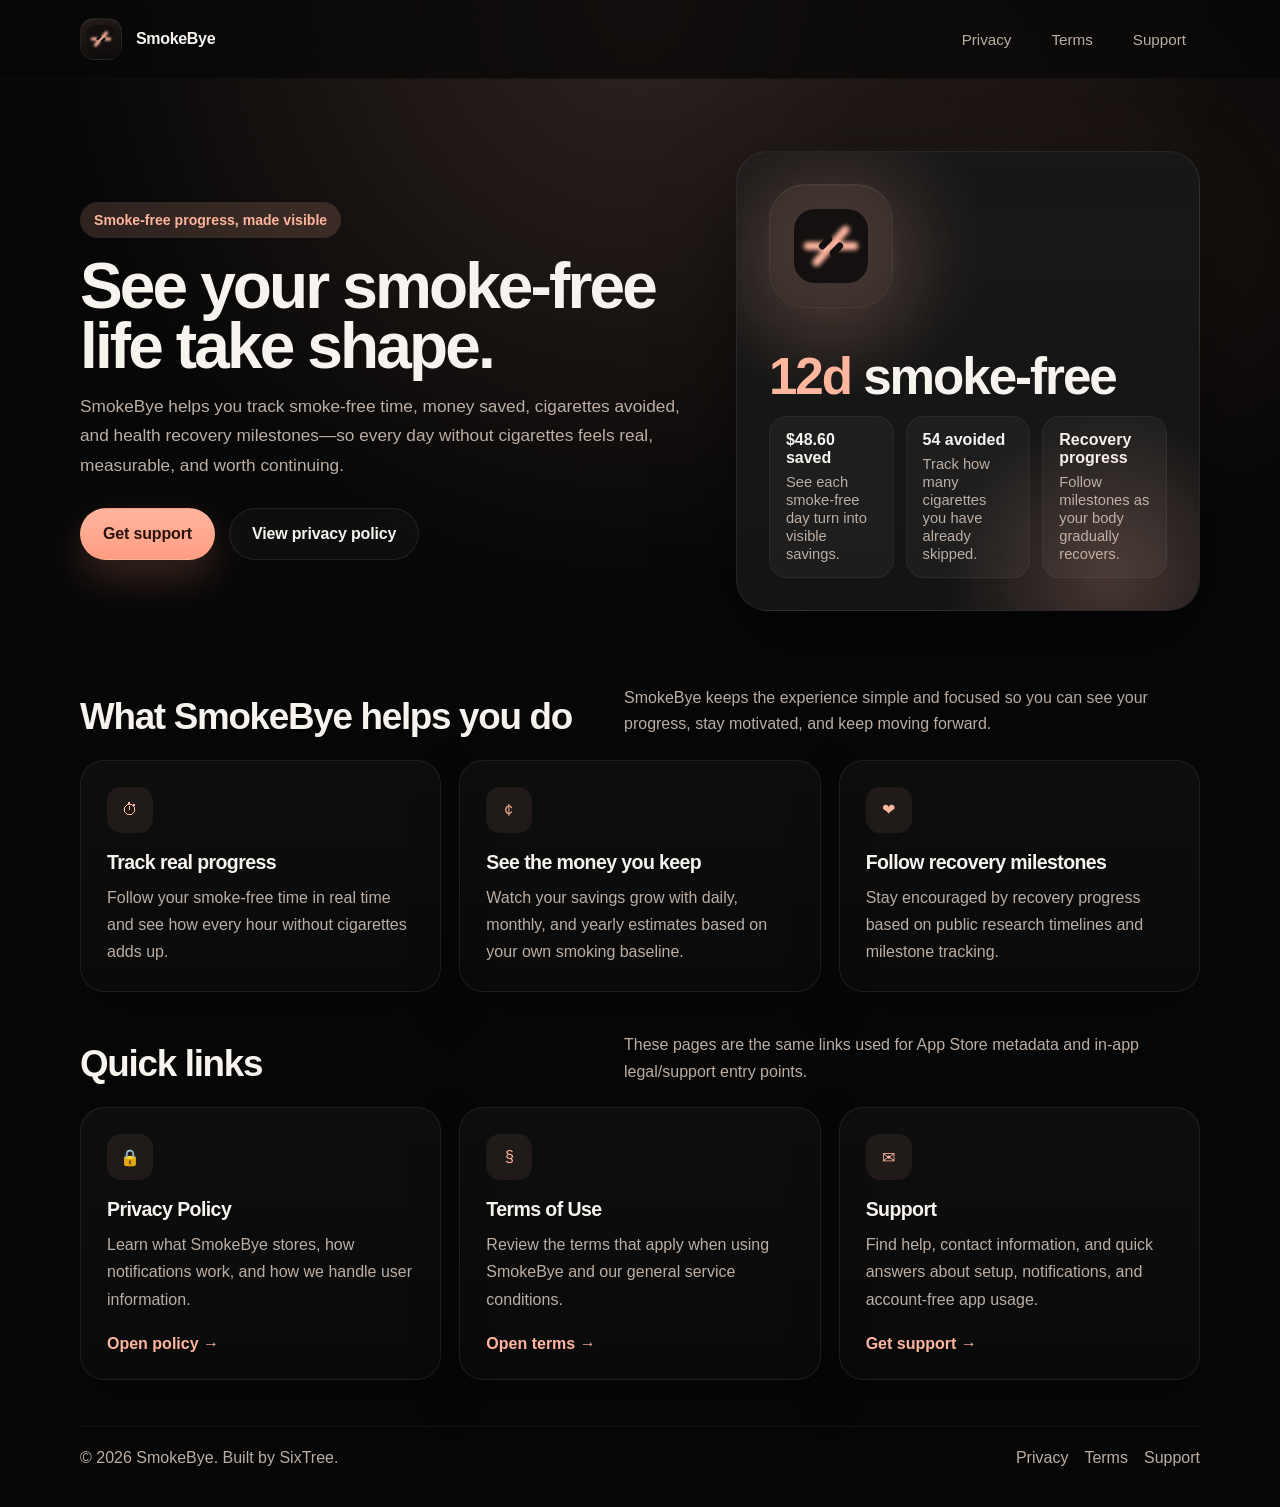
==== index.html @ d35b352a "Initial commit" ====
<!DOCTYPE html>
<html lang="en">
  <head>
    <meta charset="UTF-8" />
    <meta name="viewport" content="width=device-width, initial-scale=1.0" />
    <title>SmokeBye | Smoke-free progress, savings, and recovery</title>
    <meta
      name="description"
      content="SmokeBye helps you track smoke-free time, money saved, cigarettes avoided, and health recovery progress."
    />
    <link rel="stylesheet" href="/assets/styles.css" />
  </head>
  <body>
    <header class="site-header">
      <div class="site-header__inner">
        <a class="brand" href="/">
          <span class="brand__mark">
            <img src="/assets/mark.svg" alt="SmokeBye mark" width="28" height="28" />
          </span>
          <span class="brand__name">SmokeBye</span>
        </a>
        <nav class="site-nav" aria-label="Primary">
          <a href="/privacy">Privacy</a>
          <a href="/terms">Terms</a>
          <a href="/support">Support</a>
        </nav>
      </div>
    </header>

    <main class="page">
      <section class="hero">
        <div class="hero__grid">
          <div>
            <span class="hero__eyebrow">Smoke-free progress, made visible</span>
            <h1>See your smoke-free life take shape.</h1>
            <p>
              SmokeBye helps you track smoke-free time, money saved, cigarettes
              avoided, and health recovery milestones—so every day without
              cigarettes feels real, measurable, and worth continuing.
            </p>
            <div class="hero__actions">
              <a class="button button--primary" href="/support">Get support</a>
              <a class="button button--secondary" href="/privacy">View privacy policy</a>
            </div>
          </div>

          <div class="hero-card">
            <div class="hero-card__mark">
              <img src="/assets/mark.svg" alt="" width="74" height="74" />
            </div>
            <div class="hero-card__content">
              <div class="hero-card__metric"><span>12d</span> smoke-free</div>
              <div class="hero-card__meta">
                <div class="hero-card__pill">
                  <strong>$48.60 saved</strong>
                  <span>See each smoke-free day turn into visible savings.</span>
                </div>
                <div class="hero-card__pill">
                  <strong>54 avoided</strong>
                  <span>Track how many cigarettes you have already skipped.</span>
                </div>
                <div class="hero-card__pill">
                  <strong>Recovery progress</strong>
                  <span>Follow milestones as your body gradually recovers.</span>
                </div>
              </div>
            </div>
          </div>
        </div>
      </section>

      <section class="section" id="features">
        <div class="section__header">
          <div>
            <h2>What SmokeBye helps you do</h2>
          </div>
          <p>
            SmokeBye keeps the experience simple and focused so you can see your
            progress, stay motivated, and keep moving forward.
          </p>
        </div>
        <div class="card-grid card-grid--three">
          <article class="card">
            <div class="card__icon">⏱</div>
            <h3>Track real progress</h3>
            <p>
              Follow your smoke-free time in real time and see how every hour
              without cigarettes adds up.
            </p>
          </article>
          <article class="card">
            <div class="card__icon">￠</div>
            <h3>See the money you keep</h3>
            <p>
              Watch your savings grow with daily, monthly, and yearly estimates
              based on your own smoking baseline.
            </p>
          </article>
          <article class="card">
            <div class="card__icon">❤</div>
            <h3>Follow recovery milestones</h3>
            <p>
              Stay encouraged by recovery progress based on public research
              timelines and milestone tracking.
            </p>
          </article>
        </div>
      </section>

      <section class="section">
        <div class="section__header">
          <div>
            <h2>Quick links</h2>
          </div>
          <p>
            These pages are the same links used for App Store metadata and
            in-app legal/support entry points.
          </p>
        </div>
        <div class="card-grid card-grid--three">
          <a class="card card--link" href="/privacy">
            <div>
              <div class="card__icon">🔒</div>
              <h3>Privacy Policy</h3>
              <p>
                Learn what SmokeBye stores, how notifications work, and how we
                handle user information.
              </p>
            </div>
            <span class="card--link__footer">Open policy →</span>
          </a>
          <a class="card card--link" href="/terms">
            <div>
              <div class="card__icon">§</div>
              <h3>Terms of Use</h3>
              <p>
                Review the terms that apply when using SmokeBye and our general
                service conditions.
              </p>
            </div>
            <span class="card--link__footer">Open terms →</span>
          </a>
          <a class="card card--link" href="/support">
            <div>
              <div class="card__icon">✉</div>
              <h3>Support</h3>
              <p>
                Find help, contact information, and quick answers about setup,
                notifications, and account-free app usage.
              </p>
            </div>
            <span class="card--link__footer">Get support →</span>
          </a>
        </div>
      </section>
    </main>

    <footer class="site-footer">
      <div class="site-footer__inner">
        <div>© 2026 SmokeBye. Built by SixTree.</div>
        <div class="site-footer__links">
          <a href="/privacy">Privacy</a>
          <a href="/terms">Terms</a>
          <a href="/support">Support</a>
        </div>
      </div>
    </footer>
  </body>
</html>
---- assets/styles.css ----
:root {
  color-scheme: dark;
  --bg: #070707;
  --bg-elevated: #101010;
  --bg-soft: rgba(255, 255, 255, 0.04);
  --surface: rgba(255, 255, 255, 0.05);
  --surface-strong: rgba(255, 255, 255, 0.07);
  --border: rgba(255, 255, 255, 0.08);
  --text: #f7f3ef;
  --text-muted: #bbaea4;
  --accent: #ffb59e;
  --accent-strong: #ff9d82;
  --accent-soft: rgba(255, 181, 158, 0.16);
  --danger: #ff8b84;
  --max-width: 1120px;
  --radius-xl: 32px;
  --radius-lg: 24px;
  --radius-md: 18px;
  --shadow-lg: 0 30px 80px rgba(0, 0, 0, 0.4);
  --shadow-md: 0 20px 50px rgba(0, 0, 0, 0.28);
}

* {
  box-sizing: border-box;
}

html {
  scroll-behavior: smooth;
}

body {
  margin: 0;
  min-height: 100vh;
  font-family:
    ui-sans-serif,
    -apple-system,
    BlinkMacSystemFont,
    "SF Pro Display",
    "Segoe UI",
    sans-serif;
  background:
    radial-gradient(circle at top, rgba(255, 181, 158, 0.16), transparent 36%),
    radial-gradient(circle at 90% 15%, rgba(255, 157, 130, 0.08), transparent 18%),
    var(--bg);
  color: var(--text);
}

a {
  color: inherit;
  text-decoration: none;
}

img {
  display: block;
  max-width: 100%;
}

.page {
  width: min(calc(100% - 40px), var(--max-width));
  margin: 0 auto;
}

.site-header {
  position: sticky;
  top: 0;
  z-index: 10;
  backdrop-filter: blur(22px);
  background: rgba(7, 7, 7, 0.72);
  border-bottom: 1px solid rgba(255, 255, 255, 0.03);
}

.site-header__inner {
  width: min(calc(100% - 40px), var(--max-width));
  margin: 0 auto;
  padding: 18px 0;
  display: flex;
  align-items: center;
  justify-content: space-between;
  gap: 18px;
}

.brand {
  display: inline-flex;
  align-items: center;
  gap: 14px;
  font-weight: 700;
  letter-spacing: -0.02em;
}

.brand__mark {
  width: 42px;
  height: 42px;
  border-radius: 14px;
  background: linear-gradient(160deg, rgba(255, 181, 158, 0.12), rgba(255, 181, 158, 0.02));
  border: 1px solid rgba(255, 255, 255, 0.06);
  display: grid;
  place-items: center;
  box-shadow: inset 0 1px 0 rgba(255, 255, 255, 0.04);
}

.brand__name {
  font-size: 1rem;
}

.site-nav {
  display: flex;
  align-items: center;
  gap: 12px;
  flex-wrap: wrap;
}

.site-nav a {
  color: var(--text-muted);
  font-size: 0.95rem;
  padding: 10px 14px;
  border-radius: 999px;
  transition: color 180ms ease, background-color 180ms ease;
}

.site-nav a:hover,
.site-nav a:focus-visible {
  color: var(--text);
  background: rgba(255, 255, 255, 0.05);
  outline: none;
}

.hero {
  padding: 72px 0 56px;
}

.hero--legal {
  padding: 54px 0 34px;
}

.hero__grid {
  display: grid;
  grid-template-columns: 1.15fr 0.85fr;
  gap: 28px;
  align-items: center;
}

.hero__eyebrow {
  display: inline-flex;
  align-items: center;
  gap: 8px;
  padding: 10px 14px;
  border-radius: 999px;
  background: var(--accent-soft);
  color: var(--accent);
  font-size: 0.88rem;
  font-weight: 600;
}

.hero h1 {
  margin: 18px 0 16px;
  font-size: clamp(2.5rem, 5vw, 4.8rem);
  line-height: 0.94;
  letter-spacing: -0.045em;
}

.hero p {
  margin: 0;
  max-width: 42rem;
  color: var(--text-muted);
  font-size: 1.08rem;
  line-height: 1.7;
}

.hero__actions {
  margin-top: 28px;
  display: flex;
  flex-wrap: wrap;
  gap: 14px;
}

.button {
  display: inline-flex;
  align-items: center;
  justify-content: center;
  gap: 10px;
  min-height: 52px;
  padding: 0 22px;
  border-radius: 999px;
  border: 1px solid transparent;
  font-weight: 700;
  letter-spacing: -0.01em;
  transition:
    transform 180ms ease,
    box-shadow 180ms ease,
    background-color 180ms ease,
    border-color 180ms ease;
}

.button:hover,
.button:focus-visible {
  transform: translateY(-1px);
  outline: none;
}

.button--primary {
  background: linear-gradient(180deg, var(--accent), var(--accent-strong));
  color: #2a130e;
  box-shadow: 0 18px 40px rgba(255, 157, 130, 0.2);
}

.button--secondary {
  background: rgba(255, 255, 255, 0.03);
  color: var(--text);
  border-color: var(--border);
}

.hero-card {
  position: relative;
  min-height: 460px;
  padding: 32px;
  border-radius: var(--radius-xl);
  background:
    radial-gradient(circle at 20% 20%, rgba(255, 181, 158, 0.16), transparent 30%),
    linear-gradient(180deg, rgba(255, 255, 255, 0.03), rgba(255, 255, 255, 0.015)),
    var(--bg-elevated);
  border: 1px solid var(--border);
  box-shadow: var(--shadow-lg);
  overflow: hidden;
}

.hero-card::after {
  content: "";
  position: absolute;
  inset: auto -20% -32% auto;
  width: 360px;
  height: 360px;
  background: radial-gradient(circle, rgba(255, 181, 158, 0.22), transparent 66%);
  filter: blur(12px);
}

.hero-card__mark {
  width: 124px;
  height: 124px;
  border-radius: 36px;
  display: grid;
  place-items: center;
  background: rgba(255, 181, 158, 0.08);
  border: 1px solid rgba(255, 255, 255, 0.05);
  box-shadow:
    inset 0 1px 0 rgba(255, 255, 255, 0.05),
    0 30px 80px rgba(255, 181, 158, 0.12);
}

.hero-card__content {
  position: absolute;
  left: 32px;
  right: 32px;
  bottom: 32px;
  display: grid;
  gap: 14px;
}

.hero-card__metric {
  font-size: clamp(2.2rem, 4vw, 3.8rem);
  line-height: 1;
  letter-spacing: -0.04em;
  font-weight: 800;
}

.hero-card__metric span {
  color: var(--accent);
}

.hero-card__meta {
  display: grid;
  grid-template-columns: repeat(3, minmax(0, 1fr));
  gap: 12px;
}

.hero-card__pill {
  padding: 14px 16px;
  border-radius: 18px;
  background: rgba(255, 255, 255, 0.04);
  border: 1px solid rgba(255, 255, 255, 0.05);
}

.hero-card__pill strong {
  display: block;
  margin-bottom: 6px;
  font-size: 1rem;
}

.hero-card__pill span {
  color: var(--text-muted);
  font-size: 0.92rem;
}

.section {
  padding: 18px 0 22px;
}

.section__header {
  display: flex;
  align-items: end;
  justify-content: space-between;
  gap: 16px;
  margin-bottom: 22px;
}

.section__header h2 {
  margin: 0;
  font-size: clamp(1.75rem, 3vw, 2.3rem);
  letter-spacing: -0.035em;
}

.section__header p {
  margin: 0;
  color: var(--text-muted);
  max-width: 36rem;
  line-height: 1.65;
}

.card-grid {
  display: grid;
  gap: 18px;
}

.card-grid--three {
  grid-template-columns: repeat(3, minmax(0, 1fr));
}

.card-grid--two {
  grid-template-columns: repeat(2, minmax(0, 1fr));
}

.card {
  padding: 26px;
  border-radius: var(--radius-lg);
  background: linear-gradient(180deg, rgba(255, 255, 255, 0.03), rgba(255, 255, 255, 0.015));
  border: 1px solid var(--border);
  box-shadow: var(--shadow-md);
}

.card__icon {
  width: 46px;
  height: 46px;
  margin-bottom: 18px;
  border-radius: 14px;
  background: rgba(255, 181, 158, 0.08);
  color: var(--accent);
  display: grid;
  place-items: center;
}

.card h3 {
  margin: 0 0 10px;
  font-size: 1.22rem;
  letter-spacing: -0.03em;
}

.card p,
.card li {
  margin: 0;
  color: var(--text-muted);
  line-height: 1.7;
}

.card ul {
  margin: 12px 0 0;
  padding-left: 18px;
}

.card--link {
  display: flex;
  flex-direction: column;
  justify-content: space-between;
  gap: 22px;
  min-height: 240px;
}

.card--link__footer {
  display: inline-flex;
  align-items: center;
  gap: 8px;
  color: var(--accent);
  font-weight: 700;
}

.legal-layout {
  display: grid;
  grid-template-columns: 270px minmax(0, 1fr);
  gap: 22px;
  padding-bottom: 54px;
}

.legal-sidebar {
  position: sticky;
  top: 92px;
  align-self: start;
}

.legal-sidebar .card {
  padding: 22px;
}

.legal-nav {
  display: grid;
  gap: 8px;
  margin-top: 18px;
}

.legal-nav a {
  padding: 12px 14px;
  border-radius: 14px;
  color: var(--text-muted);
  transition: background-color 180ms ease, color 180ms ease;
}

.legal-nav a:hover,
.legal-nav a:focus-visible {
  background: rgba(255, 255, 255, 0.05);
  color: var(--text);
  outline: none;
}

.legal-content {
  display: grid;
  gap: 18px;
}

.legal-content .card {
  padding: 28px;
}

.legal-content h2,
.legal-content h3 {
  margin-top: 0;
  letter-spacing: -0.03em;
}

.legal-content h2 {
  margin-bottom: 12px;
}

.legal-content h3 {
  margin-bottom: 10px;
  font-size: 1.14rem;
}

.legal-content p,
.legal-content li {
  color: var(--text-muted);
  line-height: 1.75;
}

.legal-content ul {
  margin: 12px 0 0;
  padding-left: 20px;
}

.pill {
  display: inline-flex;
  align-items: center;
  gap: 10px;
  padding: 10px 14px;
  border-radius: 999px;
  background: rgba(255, 255, 255, 0.04);
  color: var(--text-muted);
  font-size: 0.9rem;
}

.site-footer {
  padding: 24px 0 40px;
  color: var(--text-muted);
}

.site-footer__inner {
  width: min(calc(100% - 40px), var(--max-width));
  margin: 0 auto;
  display: flex;
  justify-content: space-between;
  gap: 18px;
  flex-wrap: wrap;
  padding-top: 22px;
  border-top: 1px solid rgba(255, 255, 255, 0.05);
}

.site-footer__links {
  display: flex;
  gap: 16px;
  flex-wrap: wrap;
}

.site-footer__links a:hover,
.site-footer__links a:focus-visible {
  color: var(--text);
  outline: none;
}

@media (max-width: 960px) {
  .hero__grid,
  .card-grid--three,
  .card-grid--two,
  .legal-layout {
    grid-template-columns: 1fr;
  }

  .hero-card {
    min-height: 380px;
  }

  .legal-sidebar {
    position: static;
  }
}

@media (max-width: 720px) {
  .site-header__inner {
    align-items: flex-start;
    flex-direction: column;
  }

  .hero {
    padding: 56px 0 36px;
  }

  .hero-card {
    min-height: 340px;
    padding: 24px;
  }

  .hero-card__content {
    left: 24px;
    right: 24px;
    bottom: 24px;
  }

  .hero-card__meta {
    grid-template-columns: 1fr;
  }

  .card,
  .legal-content .card {
    padding: 22px;
  }
}
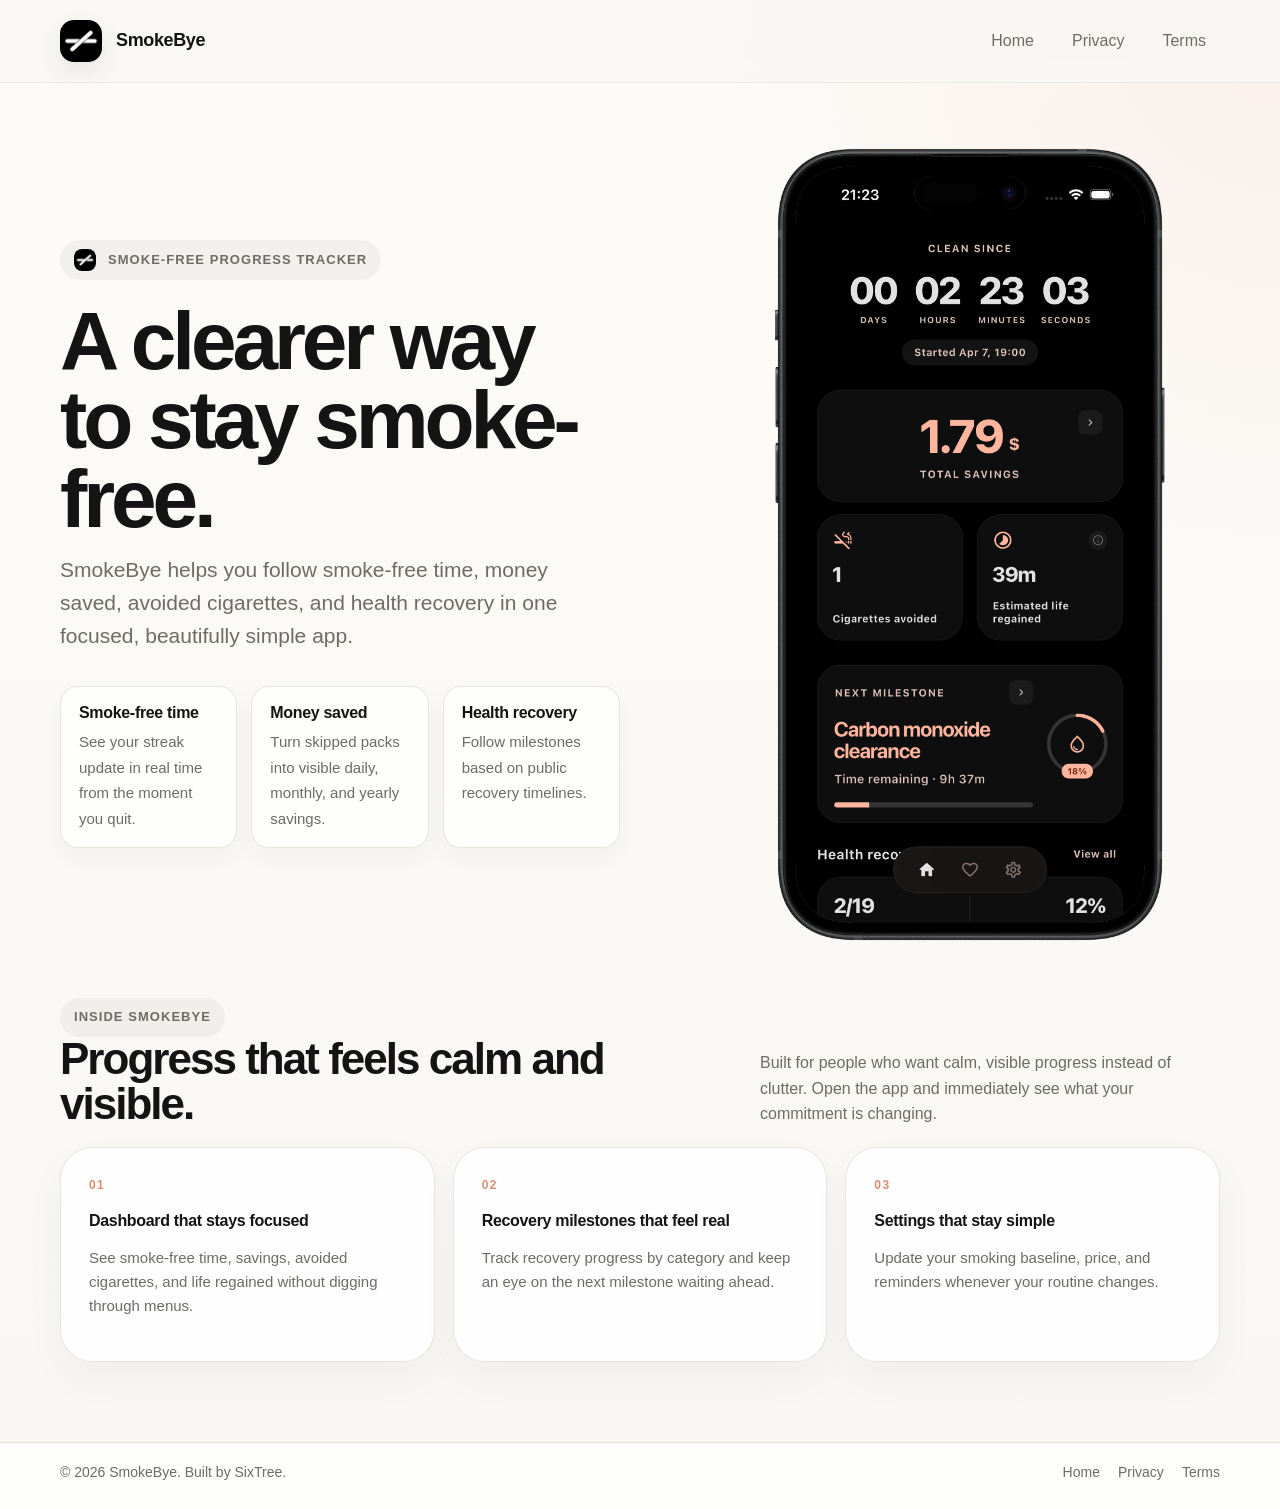
==== commit a2a901b7: "Redesign" ====
--- a/index.html
+++ b/index.html
@@ -3,165 +3,119 @@
   <head>
     <meta charset="UTF-8" />
     <meta name="viewport" content="width=device-width, initial-scale=1.0" />
-    <title>SmokeBye | Smoke-free progress, savings, and recovery</title>
+    <title>SmokeBye</title>
     <meta
       name="description"
-      content="SmokeBye helps you track smoke-free time, money saved, cigarettes avoided, and health recovery progress."
+      content="SmokeBye helps you track smoke-free time, money saved, and health recovery progress in one calm, focused app."
     />
     <link rel="stylesheet" href="/assets/styles.css" />
   </head>
   <body>
-    <header class="site-header">
-      <div class="site-header__inner">
+    <header class="topbar">
+      <div class="shell topbar__inner">
         <a class="brand" href="/">
           <span class="brand__mark">
-            <img src="/assets/mark.svg" alt="SmokeBye mark" width="28" height="28" />
+            <img src="/assets/icon.png" alt="SmokeBye icon" width="42" height="42" />
           </span>
           <span class="brand__name">SmokeBye</span>
         </a>
-        <nav class="site-nav" aria-label="Primary">
+        <nav class="topnav" aria-label="Primary">
+          <a href="/">Home</a>
           <a href="/privacy">Privacy</a>
           <a href="/terms">Terms</a>
-          <a href="/support">Support</a>
         </nav>
       </div>
     </header>
 
-    <main class="page">
-      <section class="hero">
-        <div class="hero__grid">
-          <div>
-            <span class="hero__eyebrow">Smoke-free progress, made visible</span>
-            <h1>See your smoke-free life take shape.</h1>
-            <p>
-              SmokeBye helps you track smoke-free time, money saved, cigarettes
-              avoided, and health recovery milestones—so every day without
-              cigarettes feels real, measurable, and worth continuing.
-            </p>
-            <div class="hero__actions">
-              <a class="button button--primary" href="/support">Get support</a>
-              <a class="button button--secondary" href="/privacy">View privacy policy</a>
+    <main class="landing-main">
+      <section class="shell landing-hero">
+        <div class="hero-copy">
+          <span class="eyebrow eyebrow--brand">
+            <img src="/assets/icon.png" alt="" width="22" height="22" />
+            Smoke-free progress tracker
+          </span>
+          <h1>A clearer way to stay smoke-free.</h1>
+          <p>
+            SmokeBye helps you follow smoke-free time, money saved, avoided
+            cigarettes, and health recovery in one focused, beautifully simple
+            app.
+          </p>
+          <div class="hero-points">
+            <div class="hero-point">
+              <strong>Smoke-free time</strong>
+              <span>See your streak update in real time from the moment you quit.</span>
+            </div>
+            <div class="hero-point">
+              <strong>Money saved</strong>
+              <span>Turn skipped packs into visible daily, monthly, and yearly savings.</span>
+            </div>
+            <div class="hero-point">
+              <strong>Health recovery</strong>
+              <span>Follow milestones based on public recovery timelines.</span>
             </div>
           </div>
+        </div>
 
-          <div class="hero-card">
-            <div class="hero-card__mark">
-              <img src="/assets/mark.svg" alt="" width="74" height="74" />
-            </div>
-            <div class="hero-card__content">
-              <div class="hero-card__metric"><span>12d</span> smoke-free</div>
-              <div class="hero-card__meta">
-                <div class="hero-card__pill">
-                  <strong>$48.60 saved</strong>
-                  <span>See each smoke-free day turn into visible savings.</span>
-                </div>
-                <div class="hero-card__pill">
-                  <strong>54 avoided</strong>
-                  <span>Track how many cigarettes you have already skipped.</span>
-                </div>
-                <div class="hero-card__pill">
-                  <strong>Recovery progress</strong>
-                  <span>Follow milestones as your body gradually recovers.</span>
-                </div>
-              </div>
-            </div>
+        <div class="hero-visual">
+          <div class="hero-device">
+            <img
+              src="/assets/screenshot.png"
+              alt="SmokeBye dashboard screenshot on iPhone"
+              width="1419"
+              height="2796"
+            />
           </div>
         </div>
       </section>
 
-      <section class="section" id="features">
-        <div class="section__header">
+      <section class="shell section" id="overview">
+        <div class="section-header">
           <div>
-            <h2>What SmokeBye helps you do</h2>
+            <span class="eyebrow">Inside SmokeBye</span>
+            <h2>Progress that feels calm and visible.</h2>
           </div>
           <p>
-            SmokeBye keeps the experience simple and focused so you can see your
-            progress, stay motivated, and keep moving forward.
+            Built for people who want calm, visible progress instead of clutter.
+            Open the app and immediately see what your commitment is changing.
           </p>
         </div>
-        <div class="card-grid card-grid--three">
-          <article class="card">
-            <div class="card__icon">⏱</div>
-            <h3>Track real progress</h3>
+
+        <div class="feature-grid">
+          <article class="feature-card">
+            <div class="feature-card__number">01</div>
+            <h3>Dashboard that stays focused</h3>
             <p>
-              Follow your smoke-free time in real time and see how every hour
-              without cigarettes adds up.
+              See smoke-free time, savings, avoided cigarettes, and life
+              regained without digging through menus.
             </p>
           </article>
-          <article class="card">
-            <div class="card__icon">￠</div>
-            <h3>See the money you keep</h3>
+          <article class="feature-card">
+            <div class="feature-card__number">02</div>
+            <h3>Recovery milestones that feel real</h3>
             <p>
-              Watch your savings grow with daily, monthly, and yearly estimates
-              based on your own smoking baseline.
+              Track recovery progress by category and keep an eye on the next
+              milestone waiting ahead.
             </p>
           </article>
-          <article class="card">
-            <div class="card__icon">❤</div>
-            <h3>Follow recovery milestones</h3>
+          <article class="feature-card">
+            <div class="feature-card__number">03</div>
+            <h3>Settings that stay simple</h3>
             <p>
-              Stay encouraged by recovery progress based on public research
-              timelines and milestone tracking.
+              Update your smoking baseline, price, and reminders whenever your
+              routine changes.
             </p>
           </article>
-        </div>
-      </section>
-
-      <section class="section">
-        <div class="section__header">
-          <div>
-            <h2>Quick links</h2>
-          </div>
-          <p>
-            These pages are the same links used for App Store metadata and
-            in-app legal/support entry points.
-          </p>
-        </div>
-        <div class="card-grid card-grid--three">
-          <a class="card card--link" href="/privacy">
-            <div>
-              <div class="card__icon">🔒</div>
-              <h3>Privacy Policy</h3>
-              <p>
-                Learn what SmokeBye stores, how notifications work, and how we
-                handle user information.
-              </p>
-            </div>
-            <span class="card--link__footer">Open policy →</span>
-          </a>
-          <a class="card card--link" href="/terms">
-            <div>
-              <div class="card__icon">§</div>
-              <h3>Terms of Use</h3>
-              <p>
-                Review the terms that apply when using SmokeBye and our general
-                service conditions.
-              </p>
-            </div>
-            <span class="card--link__footer">Open terms →</span>
-          </a>
-          <a class="card card--link" href="/support">
-            <div>
-              <div class="card__icon">✉</div>
-              <h3>Support</h3>
-              <p>
-                Find help, contact information, and quick answers about setup,
-                notifications, and account-free app usage.
-              </p>
-            </div>
-            <span class="card--link__footer">Get support →</span>
-          </a>
         </div>
       </section>
     </main>
 
     <footer class="site-footer">
-      <div class="site-footer__inner">
+      <div class="shell site-footer__inner">
         <div>© 2026 SmokeBye. Built by SixTree.</div>
         <div class="site-footer__links">
+          <a href="/">Home</a>
           <a href="/privacy">Privacy</a>
           <a href="/terms">Terms</a>
-          <a href="/support">Support</a>
         </div>
       </div>
     </footer>
--- a/assets/styles.css
+++ b/assets/styles.css
@@ -1,26 +1,25 @@
 :root {
-  color-scheme: dark;
-  --bg: #070707;
-  --bg-elevated: #101010;
-  --bg-soft: rgba(255, 255, 255, 0.04);
-  --surface: rgba(255, 255, 255, 0.05);
-  --surface-strong: rgba(255, 255, 255, 0.07);
-  --border: rgba(255, 255, 255, 0.08);
-  --text: #f7f3ef;
-  --text-muted: #bbaea4;
-  --accent: #ffb59e;
-  --accent-strong: #ff9d82;
-  --accent-soft: rgba(255, 181, 158, 0.16);
-  --danger: #ff8b84;
-  --max-width: 1120px;
+  color-scheme: light;
+  --bg: #f8f7f4;
+  --surface: #ffffff;
+  --surface-muted: #f1efea;
+  --surface-soft: #f6f4ef;
+  --line: #e7e2da;
+  --text: #141414;
+  --muted: #6f6b65;
+  --accent: #efb29d;
+  --accent-deep: #d88f75;
+  --shadow: 0 24px 60px rgba(18, 18, 18, 0.08);
   --radius-xl: 32px;
   --radius-lg: 24px;
   --radius-md: 18px;
-  --shadow-lg: 0 30px 80px rgba(0, 0, 0, 0.4);
-  --shadow-md: 0 20px 50px rgba(0, 0, 0, 0.28);
-}
-
-* {
+  --radius-sm: 999px;
+  --container: 1160px;
+}
+
+*,
+*::before,
+*::after {
   box-sizing: border-box;
 }
 
@@ -30,19 +29,17 @@
 
 body {
   margin: 0;
-  min-height: 100vh;
-  font-family:
-    ui-sans-serif,
-    -apple-system,
-    BlinkMacSystemFont,
-    "SF Pro Display",
-    "Segoe UI",
-    sans-serif;
   background:
-    radial-gradient(circle at top, rgba(255, 181, 158, 0.16), transparent 36%),
-    radial-gradient(circle at 90% 15%, rgba(255, 157, 130, 0.08), transparent 18%),
-    var(--bg);
-  color: var(--text);
+    radial-gradient(circle at top right, rgba(239, 178, 157, 0.16), transparent 28%),
+    linear-gradient(180deg, #fcfbf8 0%, var(--bg) 100%);
+  color: var(--text);
+  font: 400 16px/1.6 -apple-system, BlinkMacSystemFont, "SF Pro Display",
+    "Segoe UI", sans-serif;
+}
+
+img {
+  display: block;
+  max-width: 100%;
 }
 
 a {
@@ -50,39 +47,33 @@
   text-decoration: none;
 }
 
-img {
-  display: block;
-  max-width: 100%;
-}
-
-.page {
-  width: min(calc(100% - 40px), var(--max-width));
+.shell {
+  width: min(var(--container), calc(100% - 40px));
   margin: 0 auto;
 }
 
-.site-header {
+.topbar {
   position: sticky;
   top: 0;
-  z-index: 10;
-  backdrop-filter: blur(22px);
-  background: rgba(7, 7, 7, 0.72);
-  border-bottom: 1px solid rgba(255, 255, 255, 0.03);
-}
-
-.site-header__inner {
-  width: min(calc(100% - 40px), var(--max-width));
-  margin: 0 auto;
+  z-index: 20;
+  background: rgba(248, 247, 244, 0.82);
+  backdrop-filter: blur(18px);
+  border-bottom: 1px solid rgba(231, 226, 218, 0.6);
+}
+
+.topbar__inner {
+  display: flex;
+  align-items: center;
+  justify-content: space-between;
+  gap: 24px;
   padding: 18px 0;
-  display: flex;
-  align-items: center;
-  justify-content: space-between;
-  gap: 18px;
 }
 
 .brand {
   display: inline-flex;
   align-items: center;
   gap: 14px;
+  font-size: 18px;
   font-weight: 700;
   letter-spacing: -0.02em;
 }
@@ -91,86 +82,97 @@
   width: 42px;
   height: 42px;
   border-radius: 14px;
-  background: linear-gradient(160deg, rgba(255, 181, 158, 0.12), rgba(255, 181, 158, 0.02));
-  border: 1px solid rgba(255, 255, 255, 0.06);
+  overflow: hidden;
+  box-shadow: 0 10px 24px rgba(0, 0, 0, 0.08);
+}
+
+.brand__mark img {
+  width: 100%;
+  height: 100%;
+  object-fit: cover;
+}
+
+.topnav {
+  display: inline-flex;
+  align-items: center;
+  gap: 10px;
+  flex-wrap: wrap;
+}
+
+.topnav a {
+  padding: 10px 14px;
+  border-radius: var(--radius-sm);
+  color: var(--muted);
+  transition: background-color 180ms ease, color 180ms ease;
+}
+
+.topnav a:hover {
+  background: rgba(20, 20, 20, 0.05);
+  color: var(--text);
+}
+
+.landing-main {
+  padding: 36px 0 80px;
+}
+
+.landing-hero {
   display: grid;
-  place-items: center;
-  box-shadow: inset 0 1px 0 rgba(255, 255, 255, 0.04);
-}
-
-.brand__name {
-  font-size: 1rem;
-}
-
-.site-nav {
+  grid-template-columns: minmax(0, 1fr) minmax(360px, 500px);
+  gap: clamp(28px, 4vw, 56px);
+  align-items: center;
+  min-height: min(860px, calc(100vh - 120px));
+}
+
+.hero-copy {
+  max-width: 560px;
+}
+
+.eyebrow {
+  display: inline-flex;
+  align-items: center;
+  gap: 10px;
+  padding: 9px 14px;
+  border-radius: var(--radius-sm);
+  background: rgba(20, 20, 20, 0.04);
+  color: var(--muted);
+  font-size: 13px;
+  font-weight: 700;
+  letter-spacing: 0.08em;
+  text-transform: uppercase;
+}
+
+.eyebrow--brand {
+  gap: 12px;
+}
+
+.eyebrow--brand img {
+  width: 22px;
+  height: 22px;
+  border-radius: 8px;
+}
+
+.landing-hero h1,
+.document-hero h1 {
+  margin: 22px 0 16px;
+  font-size: clamp(48px, 7vw, 82px);
+  line-height: 0.96;
+  letter-spacing: -0.05em;
+}
+
+.landing-hero p {
+  margin: 0;
+  max-width: 520px;
+  color: var(--muted);
+  font-size: clamp(18px, 2vw, 21px);
+  line-height: 1.55;
+}
+
+.hero-actions {
   display: flex;
   align-items: center;
-  gap: 12px;
+  gap: 14px;
   flex-wrap: wrap;
-}
-
-.site-nav a {
-  color: var(--text-muted);
-  font-size: 0.95rem;
-  padding: 10px 14px;
-  border-radius: 999px;
-  transition: color 180ms ease, background-color 180ms ease;
-}
-
-.site-nav a:hover,
-.site-nav a:focus-visible {
-  color: var(--text);
-  background: rgba(255, 255, 255, 0.05);
-  outline: none;
-}
-
-.hero {
-  padding: 72px 0 56px;
-}
-
-.hero--legal {
-  padding: 54px 0 34px;
-}
-
-.hero__grid {
-  display: grid;
-  grid-template-columns: 1.15fr 0.85fr;
-  gap: 28px;
-  align-items: center;
-}
-
-.hero__eyebrow {
-  display: inline-flex;
-  align-items: center;
-  gap: 8px;
-  padding: 10px 14px;
-  border-radius: 999px;
-  background: var(--accent-soft);
-  color: var(--accent);
-  font-size: 0.88rem;
-  font-weight: 600;
-}
-
-.hero h1 {
-  margin: 18px 0 16px;
-  font-size: clamp(2.5rem, 5vw, 4.8rem);
-  line-height: 0.94;
-  letter-spacing: -0.045em;
-}
-
-.hero p {
-  margin: 0;
-  max-width: 42rem;
-  color: var(--text-muted);
-  font-size: 1.08rem;
-  line-height: 1.7;
-}
-
-.hero__actions {
   margin-top: 28px;
-  display: flex;
-  flex-wrap: wrap;
-  gap: 14px;
 }
 
 .button {
@@ -178,364 +180,315 @@
   align-items: center;
   justify-content: center;
   gap: 10px;
-  min-height: 52px;
+  min-height: 56px;
   padding: 0 22px;
-  border-radius: 999px;
   border: 1px solid transparent;
+  border-radius: var(--radius-sm);
+  font-size: 15px;
   font-weight: 700;
-  letter-spacing: -0.01em;
   transition:
     transform 180ms ease,
-    box-shadow 180ms ease,
     background-color 180ms ease,
-    border-color 180ms ease;
-}
-
-.button:hover,
-.button:focus-visible {
+    color 180ms ease,
+    border-color 180ms ease,
+    box-shadow 180ms ease;
+}
+
+.button:hover {
   transform: translateY(-1px);
-  outline: none;
 }
 
 .button--primary {
-  background: linear-gradient(180deg, var(--accent), var(--accent-strong));
-  color: #2a130e;
-  box-shadow: 0 18px 40px rgba(255, 157, 130, 0.2);
+  background: var(--text);
+  color: var(--surface);
+  box-shadow: 0 16px 30px rgba(18, 18, 18, 0.12);
 }
 
 .button--secondary {
-  background: rgba(255, 255, 255, 0.03);
-  color: var(--text);
-  border-color: var(--border);
-}
-
-.hero-card {
-  position: relative;
-  min-height: 460px;
-  padding: 32px;
-  border-radius: var(--radius-xl);
-  background:
-    radial-gradient(circle at 20% 20%, rgba(255, 181, 158, 0.16), transparent 30%),
-    linear-gradient(180deg, rgba(255, 255, 255, 0.03), rgba(255, 255, 255, 0.015)),
-    var(--bg-elevated);
-  border: 1px solid var(--border);
-  box-shadow: var(--shadow-lg);
-  overflow: hidden;
-}
-
-.hero-card::after {
-  content: "";
-  position: absolute;
-  inset: auto -20% -32% auto;
-  width: 360px;
-  height: 360px;
-  background: radial-gradient(circle, rgba(255, 181, 158, 0.22), transparent 66%);
-  filter: blur(12px);
-}
-
-.hero-card__mark {
-  width: 124px;
-  height: 124px;
-  border-radius: 36px;
-  display: grid;
-  place-items: center;
-  background: rgba(255, 181, 158, 0.08);
-  border: 1px solid rgba(255, 255, 255, 0.05);
-  box-shadow:
-    inset 0 1px 0 rgba(255, 255, 255, 0.05),
-    0 30px 80px rgba(255, 181, 158, 0.12);
-}
-
-.hero-card__content {
-  position: absolute;
-  left: 32px;
-  right: 32px;
-  bottom: 32px;
-  display: grid;
-  gap: 14px;
-}
-
-.hero-card__metric {
-  font-size: clamp(2.2rem, 4vw, 3.8rem);
-  line-height: 1;
-  letter-spacing: -0.04em;
-  font-weight: 800;
-}
-
-.hero-card__metric span {
-  color: var(--accent);
-}
-
-.hero-card__meta {
+  background: rgba(20, 20, 20, 0.04);
+  border-color: rgba(20, 20, 20, 0.08);
+  color: var(--text);
+}
+
+.hero-points {
   display: grid;
   grid-template-columns: repeat(3, minmax(0, 1fr));
-  gap: 12px;
-}
-
-.hero-card__pill {
-  padding: 14px 16px;
-  border-radius: 18px;
-  background: rgba(255, 255, 255, 0.04);
-  border: 1px solid rgba(255, 255, 255, 0.05);
-}
-
-.hero-card__pill strong {
+  gap: 14px;
+  margin-top: 34px;
+}
+
+.hero-point {
+  padding: 16px 18px;
+  border-radius: var(--radius-md);
+  background: rgba(255, 255, 255, 0.72);
+  border: 1px solid rgba(231, 226, 218, 0.9);
+  box-shadow: 0 10px 24px rgba(18, 18, 18, 0.04);
+}
+
+.hero-point strong,
+.feature-card h3,
+.document-card h2,
+.support-card h2,
+.support-card h3,
+.faq-card h3 {
   display: block;
   margin-bottom: 6px;
-  font-size: 1rem;
-}
-
-.hero-card__pill span {
-  color: var(--text-muted);
-  font-size: 0.92rem;
+  font-size: 16px;
+  line-height: 1.25;
+  letter-spacing: -0.02em;
+}
+
+.hero-point span,
+.feature-card p,
+.support-card p,
+.faq-card p,
+.document-card p,
+.document-card li {
+  color: var(--muted);
+  font-size: 15px;
+}
+
+.hero-visual {
+  display: flex;
+  justify-content: center;
+  padding: 12px 0;
+}
+
+.hero-device {
+  width: min(100%, 420px);
+}
+
+.hero-device img {
+  width: 100%;
+  height: auto;
 }
 
 .section {
-  padding: 18px 0 22px;
-}
-
-.section__header {
+  padding: 28px 0 0;
+}
+
+.section-header {
   display: flex;
-  align-items: end;
+  align-items: flex-end;
   justify-content: space-between;
-  gap: 16px;
-  margin-bottom: 22px;
-}
-
-.section__header h2 {
+  gap: 24px;
+  margin-bottom: 20px;
+}
+
+.section-header h2,
+.document-card h2,
+.support-hero h1 {
   margin: 0;
-  font-size: clamp(1.75rem, 3vw, 2.3rem);
-  letter-spacing: -0.035em;
-}
-
-.section__header p {
+  font-size: clamp(30px, 4vw, 44px);
+  line-height: 1.02;
+  letter-spacing: -0.045em;
+}
+
+.section-header p {
+  max-width: 460px;
   margin: 0;
-  color: var(--text-muted);
-  max-width: 36rem;
-  line-height: 1.65;
-}
-
-.card-grid {
+  color: var(--muted);
+}
+
+.feature-grid,
+.support-grid,
+.faq-grid {
   display: grid;
+  grid-template-columns: repeat(3, minmax(0, 1fr));
   gap: 18px;
 }
 
-.card-grid--three {
-  grid-template-columns: repeat(3, minmax(0, 1fr));
-}
-
-.card-grid--two {
+.feature-card,
+.support-card,
+.faq-card,
+.document-card,
+.cta-panel {
+  padding: 28px;
+  border-radius: var(--radius-xl);
+  background: rgba(255, 255, 255, 0.84);
+  border: 1px solid rgba(231, 226, 218, 0.95);
+  box-shadow: 0 18px 42px rgba(18, 18, 18, 0.04);
+}
+
+.feature-card__number {
+  margin-bottom: 16px;
+  color: var(--accent-deep);
+  font-size: 12px;
+  font-weight: 700;
+  letter-spacing: 0.12em;
+  text-transform: uppercase;
+}
+
+.document-page,
+.support-page {
+  padding: 36px 0 84px;
+}
+
+.document-hero,
+.support-hero {
+  max-width: 760px;
+  padding: 38px 0 28px;
+}
+
+.document-hero h1,
+.support-hero h1 {
+  font-size: clamp(40px, 6vw, 64px);
+  margin-bottom: 14px;
+}
+
+.document-hero p,
+.support-hero p {
+  margin: 0;
+  color: var(--muted);
+  font-size: 18px;
+}
+
+.document-nav {
+  display: none;
+}
+
+.document-shell {
+  max-width: 760px;
+}
+
+.document-body {
+  color: var(--muted);
+  font-size: 17px;
+  line-height: 1.8;
+}
+
+.document-body h2 {
+  margin: 42px 0 12px;
+  color: var(--text);
+  font-size: 26px;
+  line-height: 1.15;
+  letter-spacing: -0.03em;
+}
+
+.document-body h3 {
+  margin: 28px 0 10px;
+  color: var(--text);
+  font-size: 19px;
+  line-height: 1.2;
+  letter-spacing: -0.02em;
+}
+
+.document-body p {
+  margin: 0 0 18px;
+}
+
+.document-body ul {
+  margin: 0 0 18px;
+  padding-left: 22px;
+}
+
+.document-body li + li {
+  margin-top: 8px;
+}
+
+.support-grid {
   grid-template-columns: repeat(2, minmax(0, 1fr));
 }
 
-.card {
-  padding: 26px;
-  border-radius: var(--radius-lg);
-  background: linear-gradient(180deg, rgba(255, 255, 255, 0.03), rgba(255, 255, 255, 0.015));
-  border: 1px solid var(--border);
-  box-shadow: var(--shadow-md);
-}
-
-.card__icon {
-  width: 46px;
-  height: 46px;
-  margin-bottom: 18px;
-  border-radius: 14px;
-  background: rgba(255, 181, 158, 0.08);
-  color: var(--accent);
-  display: grid;
-  place-items: center;
-}
-
-.card h3 {
-  margin: 0 0 10px;
-  font-size: 1.22rem;
-  letter-spacing: -0.03em;
-}
-
-.card p,
-.card li {
-  margin: 0;
-  color: var(--text-muted);
-  line-height: 1.7;
-}
-
-.card ul {
-  margin: 12px 0 0;
-  padding-left: 18px;
-}
-
-.card--link {
+.support-card a {
+  color: var(--text);
+  text-decoration: underline;
+  text-underline-offset: 4px;
+}
+
+.support-callout {
+  margin-top: 22px;
+}
+
+.site-footer {
+  border-top: 1px solid rgba(231, 226, 218, 0.95);
+  background: rgba(255, 255, 255, 0.78);
+}
+
+.site-footer__inner {
   display: flex;
-  flex-direction: column;
-  justify-content: space-between;
-  gap: 22px;
-  min-height: 240px;
-}
-
-.card--link__footer {
-  display: inline-flex;
-  align-items: center;
-  gap: 8px;
-  color: var(--accent);
-  font-weight: 700;
-}
-
-.legal-layout {
-  display: grid;
-  grid-template-columns: 270px minmax(0, 1fr);
-  gap: 22px;
-  padding-bottom: 54px;
-}
-
-.legal-sidebar {
-  position: sticky;
-  top: 92px;
-  align-self: start;
-}
-
-.legal-sidebar .card {
-  padding: 22px;
-}
-
-.legal-nav {
-  display: grid;
-  gap: 8px;
-  margin-top: 18px;
-}
-
-.legal-nav a {
-  padding: 12px 14px;
-  border-radius: 14px;
-  color: var(--text-muted);
-  transition: background-color 180ms ease, color 180ms ease;
-}
-
-.legal-nav a:hover,
-.legal-nav a:focus-visible {
-  background: rgba(255, 255, 255, 0.05);
-  color: var(--text);
-  outline: none;
-}
-
-.legal-content {
-  display: grid;
-  gap: 18px;
-}
-
-.legal-content .card {
-  padding: 28px;
-}
-
-.legal-content h2,
-.legal-content h3 {
-  margin-top: 0;
-  letter-spacing: -0.03em;
-}
-
-.legal-content h2 {
-  margin-bottom: 12px;
-}
-
-.legal-content h3 {
-  margin-bottom: 10px;
-  font-size: 1.14rem;
-}
-
-.legal-content p,
-.legal-content li {
-  color: var(--text-muted);
-  line-height: 1.75;
-}
-
-.legal-content ul {
-  margin: 12px 0 0;
-  padding-left: 20px;
-}
-
-.pill {
-  display: inline-flex;
-  align-items: center;
-  gap: 10px;
-  padding: 10px 14px;
-  border-radius: 999px;
-  background: rgba(255, 255, 255, 0.04);
-  color: var(--text-muted);
-  font-size: 0.9rem;
-}
-
-.site-footer {
-  padding: 24px 0 40px;
-  color: var(--text-muted);
-}
-
-.site-footer__inner {
-  width: min(calc(100% - 40px), var(--max-width));
-  margin: 0 auto;
-  display: flex;
+  align-items: center;
   justify-content: space-between;
   gap: 18px;
+  padding: 18px 0 26px;
+  color: var(--muted);
+  font-size: 14px;
+}
+
+.site-footer__links {
+  display: inline-flex;
+  gap: 18px;
   flex-wrap: wrap;
-  padding-top: 22px;
-  border-top: 1px solid rgba(255, 255, 255, 0.05);
-}
-
-.site-footer__links {
-  display: flex;
-  gap: 16px;
-  flex-wrap: wrap;
-}
-
-.site-footer__links a:hover,
-.site-footer__links a:focus-visible {
-  color: var(--text);
-  outline: none;
-}
-
-@media (max-width: 960px) {
-  .hero__grid,
-  .card-grid--three,
-  .card-grid--two,
-  .legal-layout {
+}
+
+.site-footer__links a:hover {
+  color: var(--text);
+}
+
+@media (max-width: 980px) {
+  .landing-hero {
     grid-template-columns: 1fr;
-  }
-
-  .hero-card {
-    min-height: 380px;
-  }
-
-  .legal-sidebar {
-    position: static;
+    min-height: auto;
+    padding-top: 14px;
+  }
+
+  .hero-copy {
+    max-width: none;
+  }
+
+  .hero-points,
+  .feature-grid,
+  .support-grid,
+  .faq-grid {
+    grid-template-columns: 1fr;
+  }
+
+  .section-header,
+  .site-footer__inner {
+    flex-direction: column;
+    align-items: flex-start;
   }
 }
 
 @media (max-width: 720px) {
-  .site-header__inner {
+  .shell {
+    width: min(var(--container), calc(100% - 28px));
+  }
+
+  .topbar__inner {
+    flex-direction: column;
     align-items: flex-start;
-    flex-direction: column;
-  }
-
-  .hero {
-    padding: 56px 0 36px;
-  }
-
-  .hero-card {
-    min-height: 340px;
-    padding: 24px;
-  }
-
-  .hero-card__content {
-    left: 24px;
-    right: 24px;
-    bottom: 24px;
-  }
-
-  .hero-card__meta {
-    grid-template-columns: 1fr;
-  }
-
-  .card,
-  .legal-content .card {
+  }
+
+  .landing-main,
+  .document-page,
+  .support-page {
+    padding-top: 18px;
+  }
+
+  .landing-hero h1,
+  .document-hero h1,
+  .support-hero h1 {
+    font-size: clamp(38px, 12vw, 52px);
+  }
+
+  .hero-actions {
+    width: 100%;
+  }
+
+  .button {
+    width: 100%;
+  }
+
+  .hero-device {
+    width: min(100%, 380px);
+  }
+
+  .feature-card,
+  .support-card,
+  .faq-card,
+  .document-card {
     padding: 22px;
-  }
-}
+    border-radius: 24px;
+  }
+}
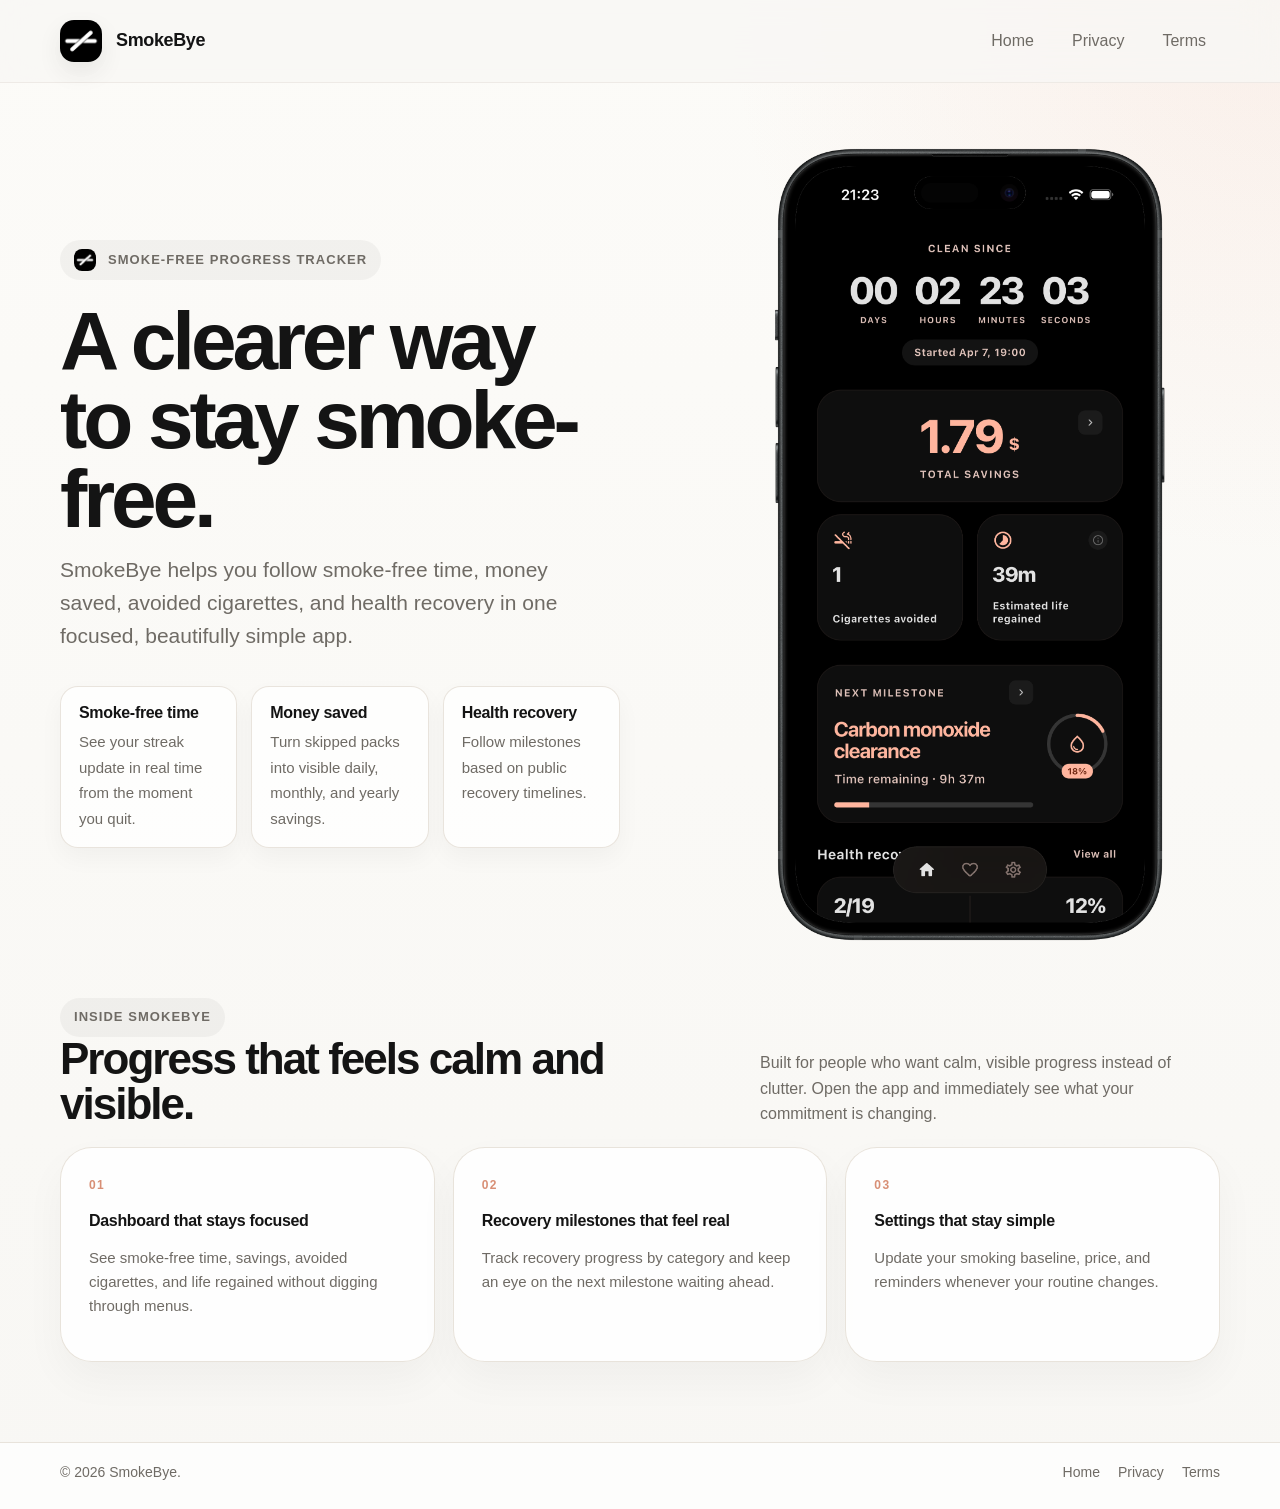
==== commit 7cb55e57: "Redesign" ====
--- a/index.html
+++ b/index.html
@@ -111,7 +111,7 @@
 
     <footer class="site-footer">
       <div class="shell site-footer__inner">
-        <div>© 2026 SmokeBye. Built by SixTree.</div>
+        <div>© 2026 SmokeBye.</div>
         <div class="site-footer__links">
           <a href="/">Home</a>
           <a href="/privacy">Privacy</a>
--- a/assets/styles.css
+++ b/assets/styles.css
@@ -228,8 +228,6 @@
 .hero-point strong,
 .feature-card h3,
 .document-card h2,
-.support-card h2,
-.support-card h3,
 .faq-card h3 {
   display: block;
   margin-bottom: 6px;
@@ -240,7 +238,6 @@
 
 .hero-point span,
 .feature-card p,
-.support-card p,
 .faq-card p,
 .document-card p,
 .document-card li {
@@ -276,8 +273,7 @@
 }
 
 .section-header h2,
-.document-card h2,
-.support-hero h1 {
+.document-card h2 {
   margin: 0;
   font-size: clamp(30px, 4vw, 44px);
   line-height: 1.02;
@@ -291,7 +287,6 @@
 }
 
 .feature-grid,
-.support-grid,
 .faq-grid {
   display: grid;
   grid-template-columns: repeat(3, minmax(0, 1fr));
@@ -299,7 +294,6 @@
 }
 
 .feature-card,
-.support-card,
 .faq-card,
 .document-card,
 .cta-panel {
@@ -319,25 +313,21 @@
   text-transform: uppercase;
 }
 
-.document-page,
-.support-page {
+.document-page {
   padding: 36px 0 84px;
 }
 
-.document-hero,
-.support-hero {
+.document-hero {
   max-width: 760px;
   padding: 38px 0 28px;
 }
 
-.document-hero h1,
-.support-hero h1 {
+.document-hero h1 {
   font-size: clamp(40px, 6vw, 64px);
   margin-bottom: 14px;
 }
 
-.document-hero p,
-.support-hero p {
+.document-hero p {
   margin: 0;
   color: var(--muted);
   font-size: 18px;
@@ -384,20 +374,6 @@
 
 .document-body li + li {
   margin-top: 8px;
-}
-
-.support-grid {
-  grid-template-columns: repeat(2, minmax(0, 1fr));
-}
-
-.support-card a {
-  color: var(--text);
-  text-decoration: underline;
-  text-underline-offset: 4px;
-}
-
-.support-callout {
-  margin-top: 22px;
 }
 
 .site-footer {
@@ -438,7 +414,6 @@
 
   .hero-points,
   .feature-grid,
-  .support-grid,
   .faq-grid {
     grid-template-columns: 1fr;
   }
@@ -461,14 +436,12 @@
   }
 
   .landing-main,
-  .document-page,
-  .support-page {
+  .document-page {
     padding-top: 18px;
   }
 
   .landing-hero h1,
-  .document-hero h1,
-  .support-hero h1 {
+  .document-hero h1 {
     font-size: clamp(38px, 12vw, 52px);
   }
 
@@ -485,7 +458,6 @@
   }
 
   .feature-card,
-  .support-card,
   .faq-card,
   .document-card {
     padding: 22px;
